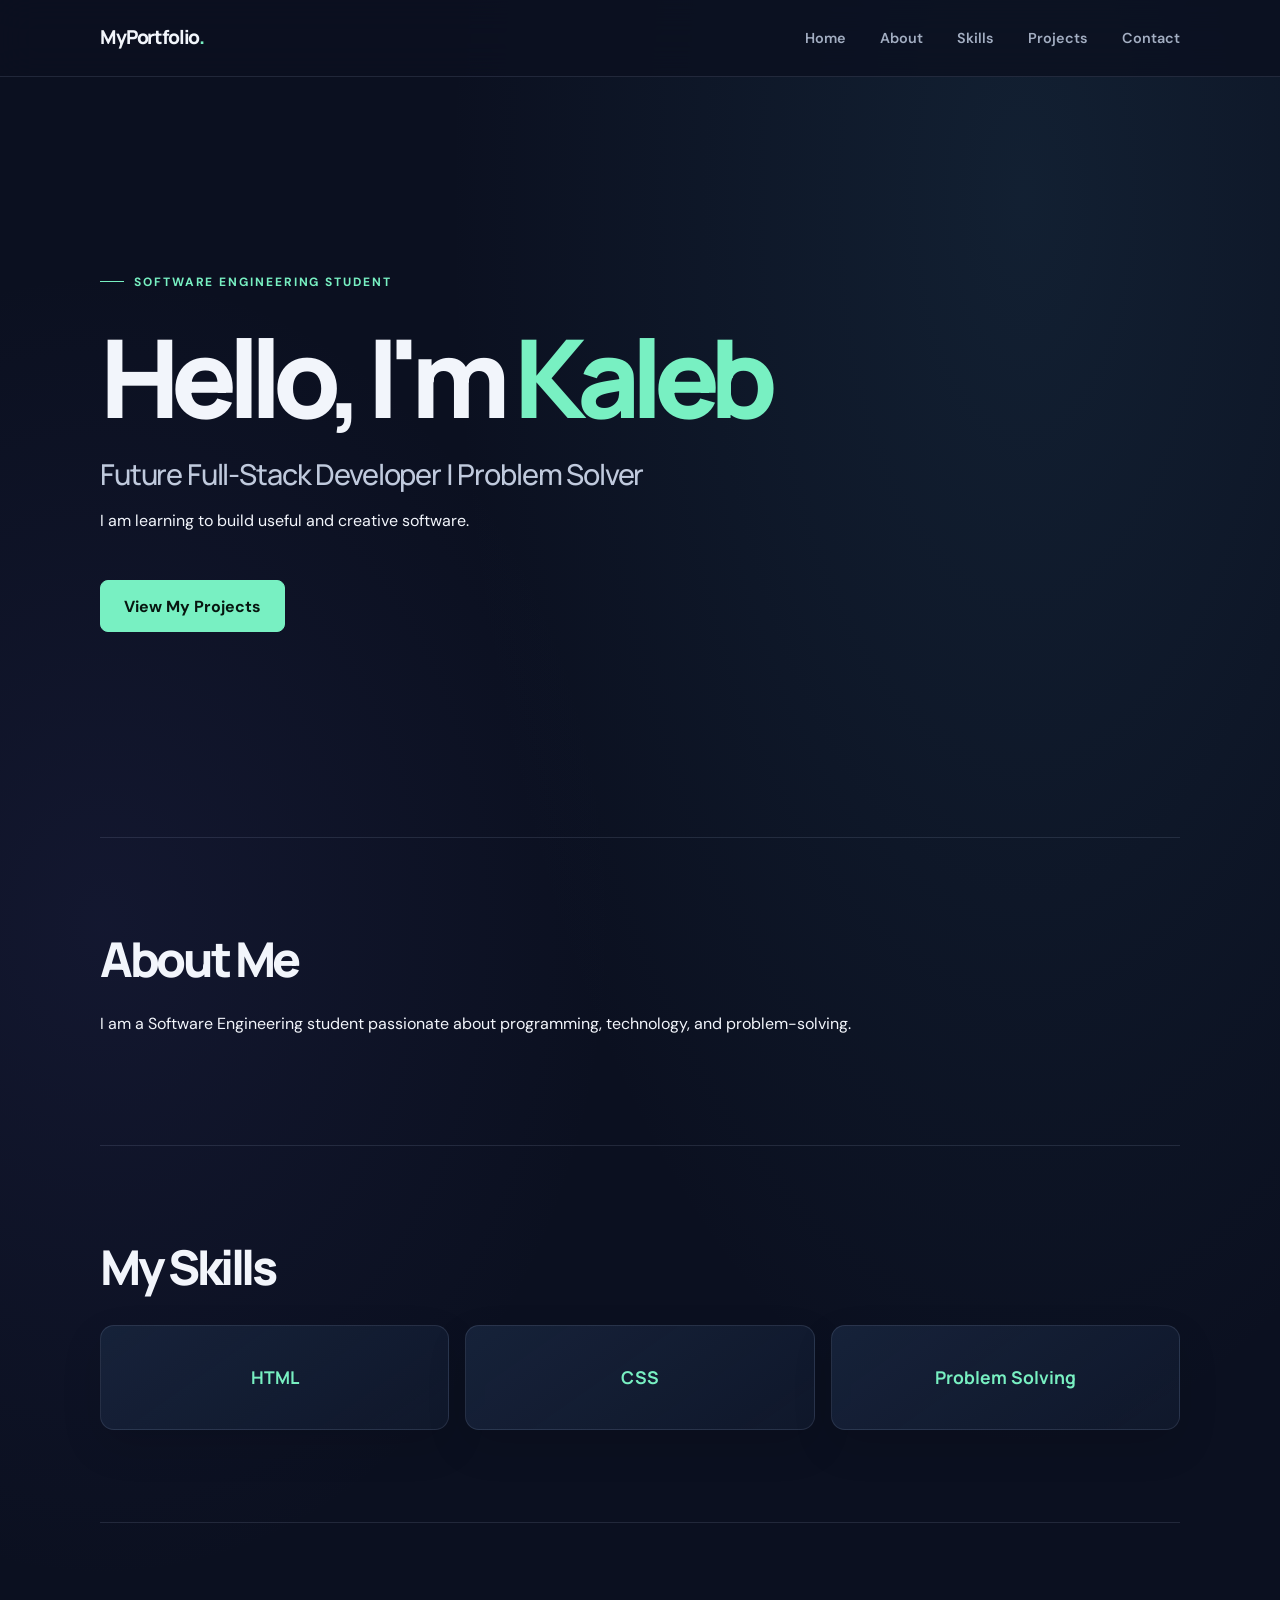
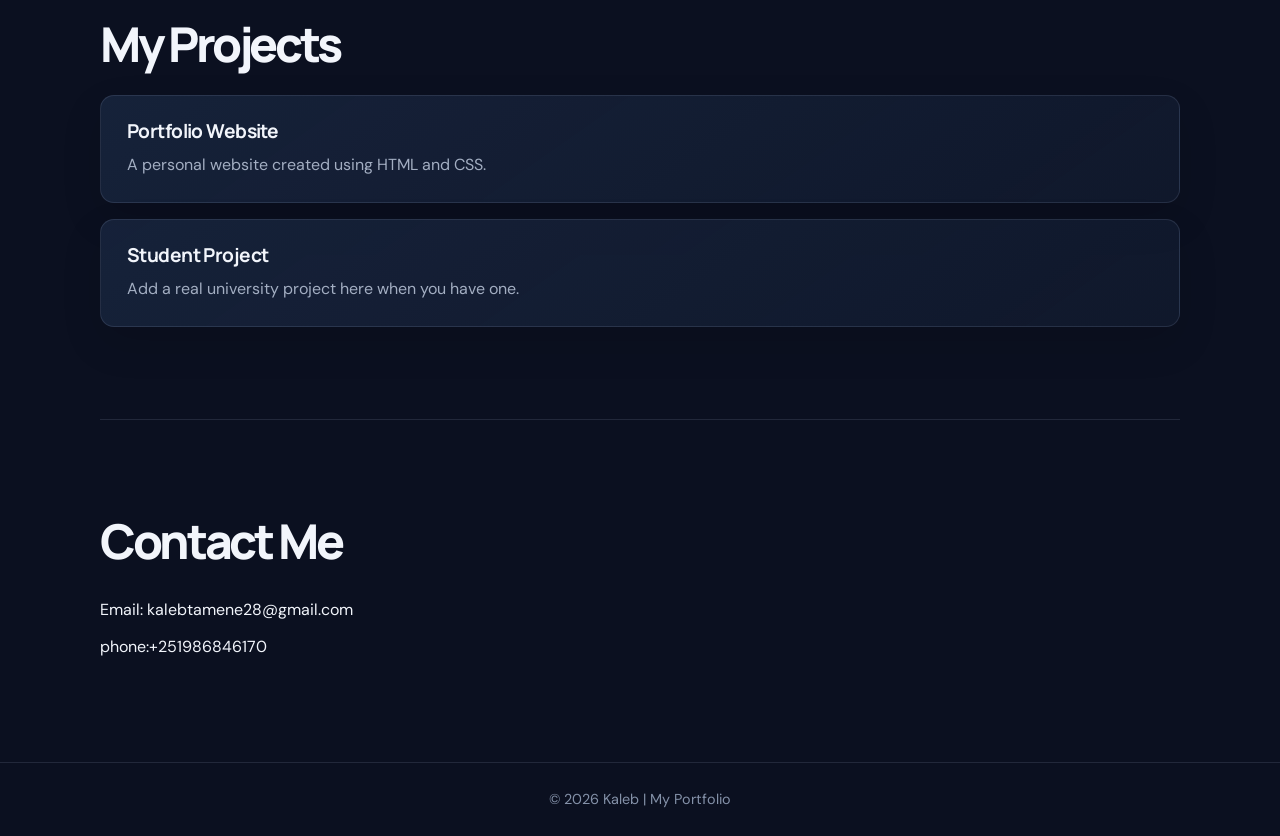
==== first.html @ c2394849 "update my profile" ====
<!DOCTYPE html>
<html lang="en">
<head>
  <meta charset="UTF-8">
  <meta name="viewport" content="width=device-width, initial-scale=1.0">
  <title>My Portfolio</title>
  <link rel="stylesheet" href="style.css">
</head>
<body>
  <header>
    <nav>
      <h2>MyPortfolio</h2>
      <div class="links">
        <a href="#home">Home</a>
        <a href="#about">About</a>
        <a href="#skills">Skills</a>
        <a href="#projects">Projects</a>
        <a href="#contact">Contact</a>
      </div>
    </nav>
  </header>

  <section id="home" class="hero">
    <p class="tag">SOFTWARE ENGINEERING STUDENT</p>
    <h1>Hello, I'm <span>Kaleb</span></h1>
    <h3>Future Full-Stack Developer | Problem Solver</h3>
    <p>I am learning to build useful and creative software.</p>
    <a class="btn" href="#projects">View My Projects</a>
  </section>

  <section id="about">
    <h2>About Me</h2>
    <p>I am a Software Engineering student passionate
       about programming, technology, and problem-solving.</p>
  </section>

  <section id="skills">
    <h2>My Skills</h2>
    <div class="cards">
      <div class="card">HTML</div>
      <div class="card">CSS</div>
      <div class="card">Problem Solving</div>
    </div>
  </section>

  <section id="projects">
    <h2>My Projects</h2>
    <div class="card">
      <h3>Portfolio Website</h3>
      <p>A personal website created using HTML and CSS.</p>
    </div>
    <div class="card">
      <h3>Student Project</h3>
      <p>Add a real university project here when you have one.</p>
    </div>
  </section>

  <section id="contact">
    <h2>Contact Me</h2>
    <p>Email: kalebtamene28@gmail.com</p>
    <p>phone:+251986846170</p>
  </section>

  <footer>
    <p>&copy; 2026 Kaleb | My Portfolio</p>
  </footer>

  <script src="script.js"></script>
</body>
</html>
---- style.css ----
@import url("https://fonts.googleapis.com/css2?family=DM+Sans:wght@400;500;600;700&family=Manrope:wght@400;500;600;700;800&display=swap");

:root {
  color-scheme: dark;
  --page: #0b1020;
  --surface: #111a2e;
  --surface-light: #17233b;
  --text: #f2f5fb;
  --muted: #a3aec2;
  --accent: #78f0c2;
  --accent-strong: #3dd6a0;
  --line: rgba(195, 212, 240, 0.12);
  --content-width: 1080px;
}

* {
  box-sizing: border-box;
}

html {
  scroll-behavior: smooth;
  scroll-padding-top: 96px;
}

body {
  min-width: 320px;
  margin: 0;
  background:
    radial-gradient(ellipse at 80% 8%, rgba(55, 115, 145, 0.16), transparent 36rem),
    radial-gradient(ellipse at 8% 38%, rgba(76, 75, 160, 0.12), transparent 32rem),
    var(--page);
  color: var(--text);
  font-family: "DM Sans", sans-serif;
  font-size: 16px;
  line-height: 1.7;
  -webkit-font-smoothing: antialiased;
}

::selection {
  background: var(--accent);
  color: var(--page);
}

a {
  color: inherit;
}

header {
  position: sticky;
  z-index: 10;
  top: 0;
  border-bottom: 1px solid var(--line);
  background: rgba(11, 16, 32, 0.82);
  backdrop-filter: blur(18px);
}

nav {
  display: flex;
  width: min(var(--content-width), calc(100% - 48px));
  min-height: 76px;
  align-items: center;
  justify-content: space-between;
  margin: 0 auto;
}

nav h2 {
  margin: 0;
  color: var(--text);
  font-family: "Manrope", sans-serif;
  font-size: 1.2rem;
  font-weight: 800;
  letter-spacing: -0.06em;
}

nav h2::after {
  color: var(--accent);
  content: ".";
}

.links {
  display: flex;
  align-items: center;
  gap: clamp(16px, 3vw, 34px);
}

.links a {
  color: var(--muted);
  font-size: 0.9rem;
  font-weight: 600;
  text-decoration: none;
  transition: color 180ms ease;
}

.links a:hover,
.links a:focus-visible {
  color: var(--accent);
}

section {
  width: min(var(--content-width), calc(100% - 48px));
  margin: 0 auto;
  padding: 92px 0;
}

.hero {
  display: flex;
  min-height: min(760px, calc(100svh - 76px));
  flex-direction: column;
  align-items: flex-start;
  justify-content: center;
  padding-top: 100px;
  padding-bottom: 110px;
}

.tag {
  display: inline-flex;
  align-items: center;
  gap: 10px;
  margin: 0 0 20px;
  color: var(--accent);
  font-size: 0.75rem;
  font-weight: 700;
  letter-spacing: 0.16em;
}

.tag::before {
  width: 24px;
  height: 1px;
  background: currentColor;
  content: "";
}

h1,
h2,
h3,
h4 {
  color: var(--text);
  font-family: "Manrope", sans-serif;
  line-height: 1.2;
}

.hero h1 {
  margin: 0;
  font-size: clamp(3.5rem, 9vw, 6.8rem);
  font-weight: 800;
  letter-spacing: -0.085em;
}

.hero h1 span {
  color: var(--accent);
}

.hero h3 {
  margin: 14px 0 0;
  color: #c0cadd;
  font-size: clamp(1.25rem, 3vw, 1.8rem);
  font-weight: 500;
  letter-spacing: -0.04em;
}

.about-intro,
.about-description {
  max-width: 650px;
  color: var(--muted);
  font-size: 1.04rem;
}

.hero .about-intro {
  margin: 28px 0 0;
  color: #d3dbea;
  font-size: clamp(1.05rem, 2vw, 1.2rem);
}

.hero .about-intro + .about-intro {
  display: none;
}

.hero .about-description {
  margin: 12px 0 0;
}

.btn {
  display: inline-flex;
  min-height: 52px;
  align-items: center;
  justify-content: center;
  margin-top: 30px;
  padding: 0 23px;
  border: 1px solid var(--accent);
  border-radius: 8px;
  background: var(--accent);
  color: #071610;
  font-weight: 700;
  text-decoration: none;
  transition: background 180ms ease, color 180ms ease, transform 180ms ease;
}

.btn:hover {
  transform: translateY(-3px);
  background: transparent;
  color: var(--accent);
}

#about,
#skills,
#projects,
#contact {
  border-top: 1px solid var(--line);
}

section > h2,
#projects > h3 {
  margin: 0 0 22px;
  font-size: clamp(2rem, 5vw, 3rem);
  font-weight: 800;
  letter-spacing: -0.07em;
}

#about .about-intro {
  margin: 0 0 12px;
  color: #d3dbea;
  font-size: 1.2rem;
}

#about .about-description {
  margin: 0;
}

.cards {
  display: grid;
  grid-template-columns: repeat(auto-fit, minmax(150px, 1fr));
  gap: 16px;
  margin-top: 30px;
}

.card {
  border: 1px solid var(--line);
  border-radius: 14px;
  background: linear-gradient(145deg, rgba(23, 35, 59, 0.94), rgba(17, 26, 46, 0.8));
  box-shadow: 0 16px 40px rgba(0, 0, 0, 0.12);
}

.cards .card {
  display: grid;
  min-height: 105px;
  place-items: center;
  color: var(--accent);
  font-family: "Manrope", sans-serif;
  font-size: 1.1rem;
  font-weight: 700;
  transition: border-color 180ms ease, transform 180ms ease;
}

.cards .card:hover,
#projects .card:hover {
  transform: translateY(-4px);
  border-color: rgba(120, 240, 194, 0.45);
}

#projects .card {
  margin-top: 16px;
  padding: 24px 26px;
  transition: border-color 180ms ease, transform 180ms ease;
}

#projects .card h3,
#projects .card h4 {
  margin: 0;
  font-size: 1.2rem;
  letter-spacing: -0.03em;
}

#projects .card p {
  margin: 8px 0 0;
  color: var(--muted);
}

#contact p {
  margin: 10px 0;
  color: var(--muted);
}

#contact p:first-of-type {
  margin-top: 26px;
}

#contact p::first-line {
  color: var(--text);
}

footer {
  padding: 24px;
  border-top: 1px solid var(--line);
  color: #8491a8;
  text-align: center;
}

footer p {
  margin: 0;
  font-size: 0.9rem;
}

:focus-visible {
  outline: 2px solid var(--accent);
  outline-offset: 4px;
}

@media (max-width: 640px) {
  nav {
    width: calc(100% - 32px);
    min-height: auto;
    flex-direction: column;
    align-items: flex-start;
    gap: 8px;
    padding: 14px 0 12px;
  }

  nav h2 {
    font-size: 1.1rem;
  }

  .links {
    width: 100%;
    gap: clamp(14px, 5vw, 24px);
    overflow-x: auto;
    padding: 3px 0;
    scrollbar-width: none;
  }

  .links::-webkit-scrollbar {
    display: none;
  }

  .links a {
    flex: 0 0 auto;
    font-size: 0.82rem;
  }

  section {
    width: calc(100% - 36px);
    padding: 68px 0;
  }

  .hero {
    min-height: 0;
    padding-top: 96px;
    padding-bottom: 82px;
  }

  .hero h1 {
    font-size: clamp(3.2rem, 17vw, 5rem);
  }

  .about-intro,
  .about-description {
    font-size: 0.98rem;
  }

  .cards {
    grid-template-columns: repeat(2, minmax(0, 1fr));
    gap: 12px;
  }

  #projects .card {
    padding: 20px;
  }
}

@media (prefers-reduced-motion: reduce) {
  *,
  *::before,
  *::after {
    scroll-behavior: auto !important;
    transition-duration: 0.01ms !important;
  }
}
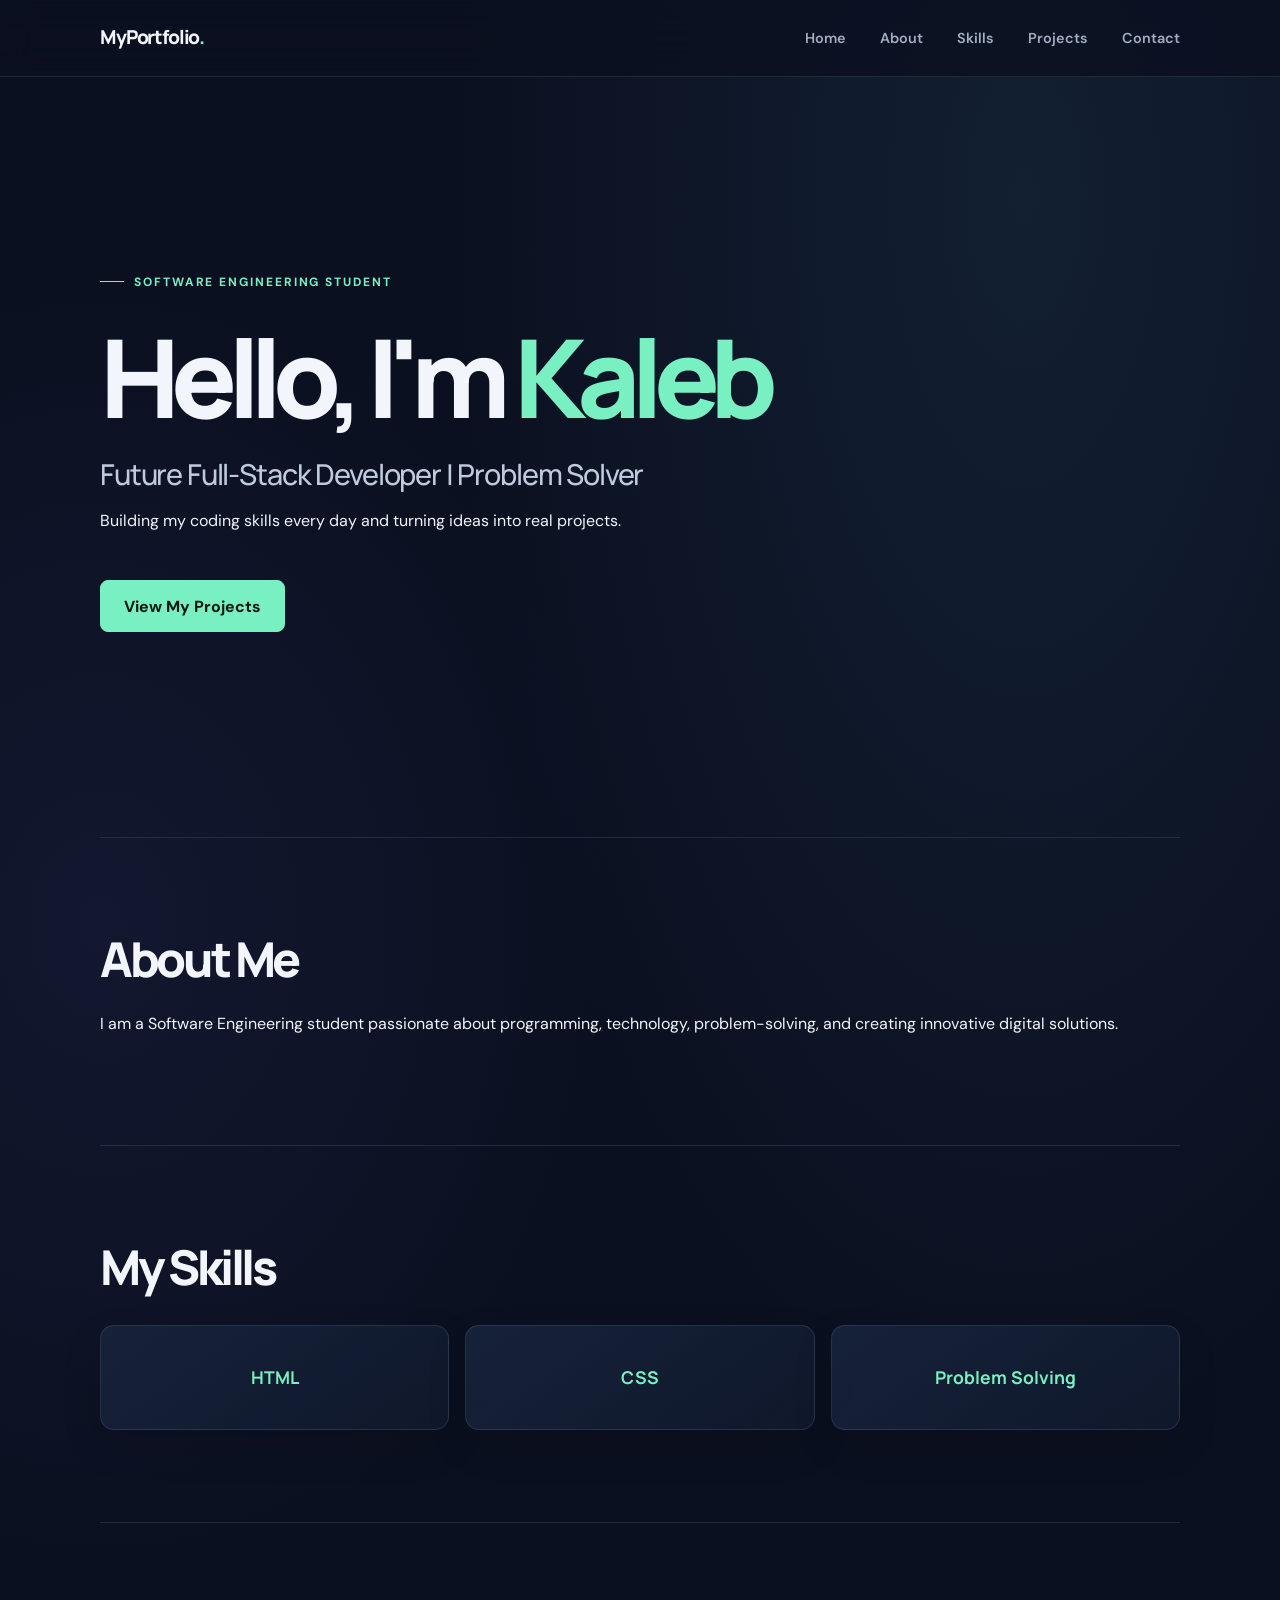
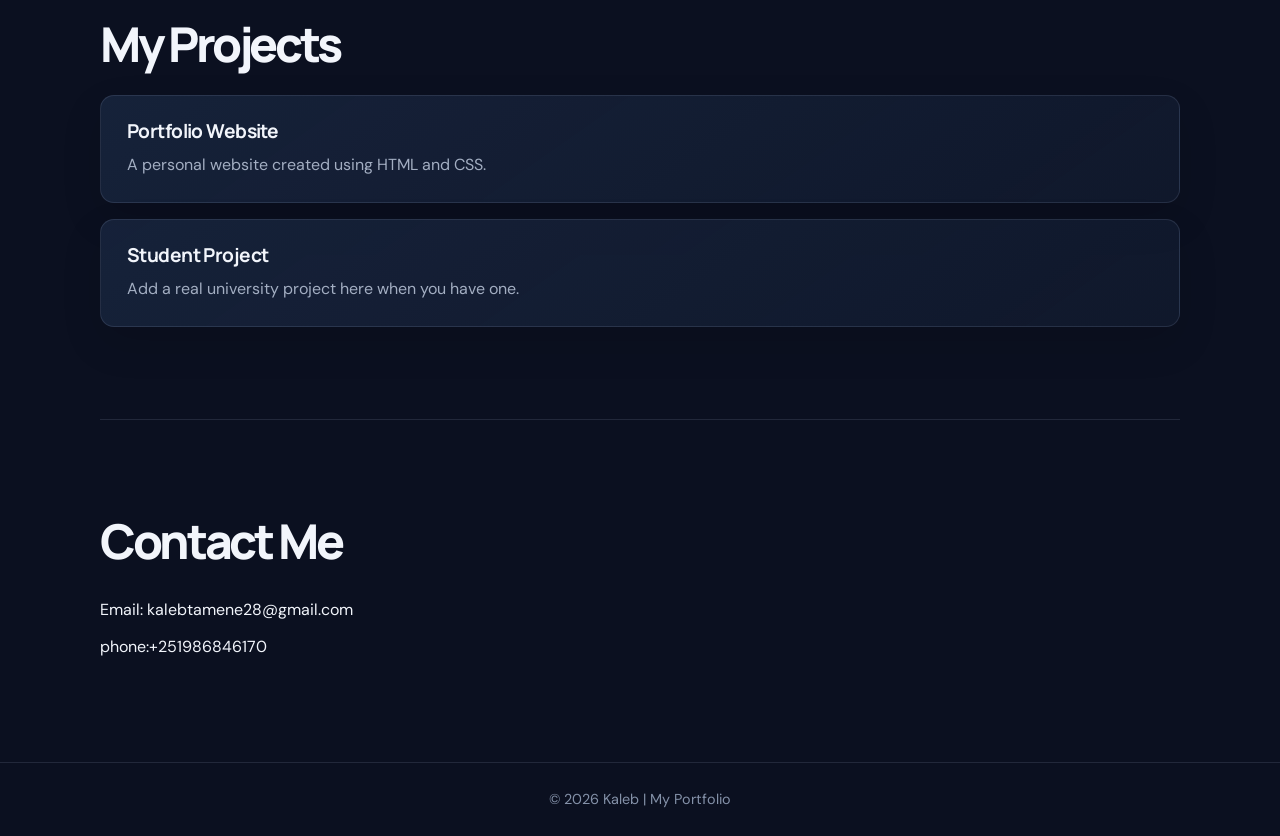
==== commit abc5c822: "Improve about section" ====
--- a/first.html
+++ b/first.html
@@ -25,14 +25,13 @@
     <p class="tag">SOFTWARE ENGINEERING STUDENT</p>
     <h1>Hello, I'm <span>Kaleb</span></h1>
     <h3>Future Full-Stack Developer | Problem Solver</h3>
-    <p>I am learning to build useful and creative software.</p>
+  <p>Building my coding skills every day and turning ideas into real projects.</p>
     <a class="btn" href="#projects">View My Projects</a>
   </section>
 
   <section id="about">
     <h2>About Me</h2>
-    <p>I am a Software Engineering student passionate
-       about programming, technology, and problem-solving.</p>
+    <p>I am a Software Engineering student passionate about programming, technology, problem-solving, and creating innovative digital solutions.</p>
   </section>
 
   <section id="skills">
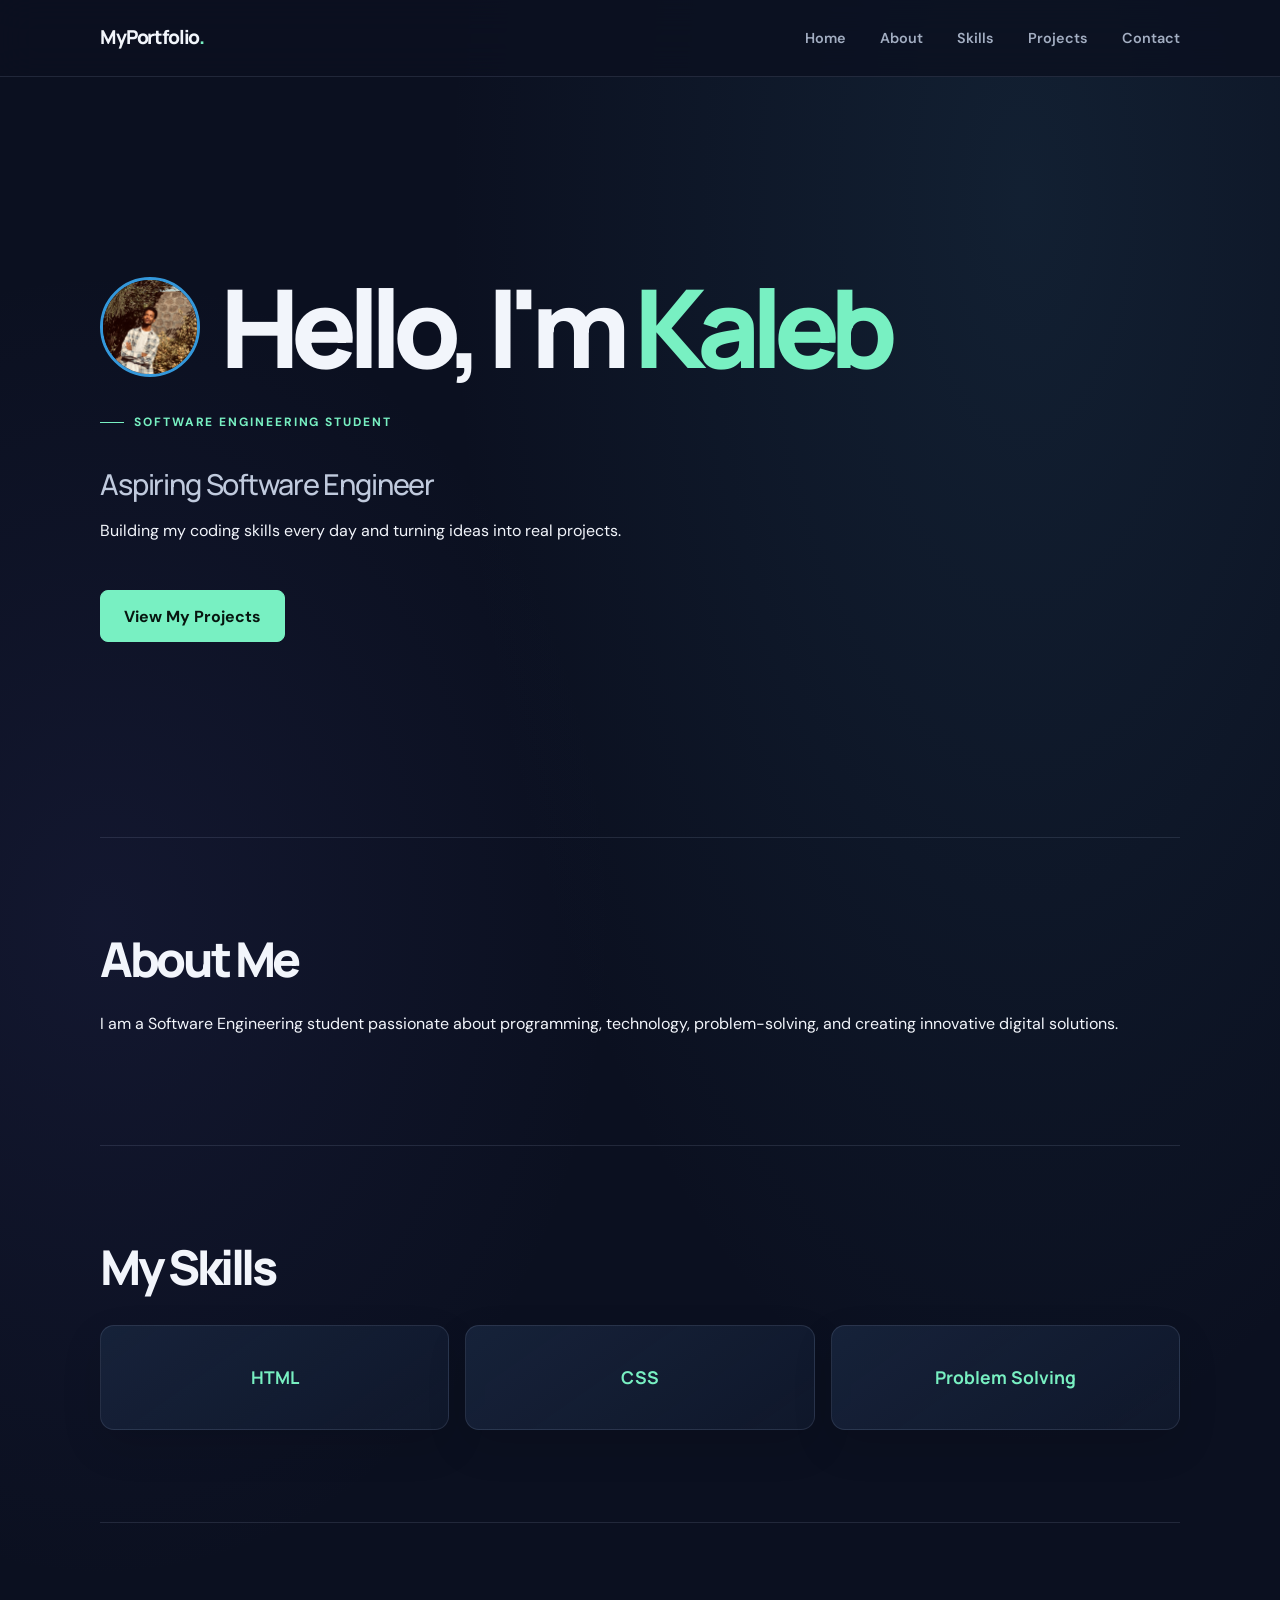
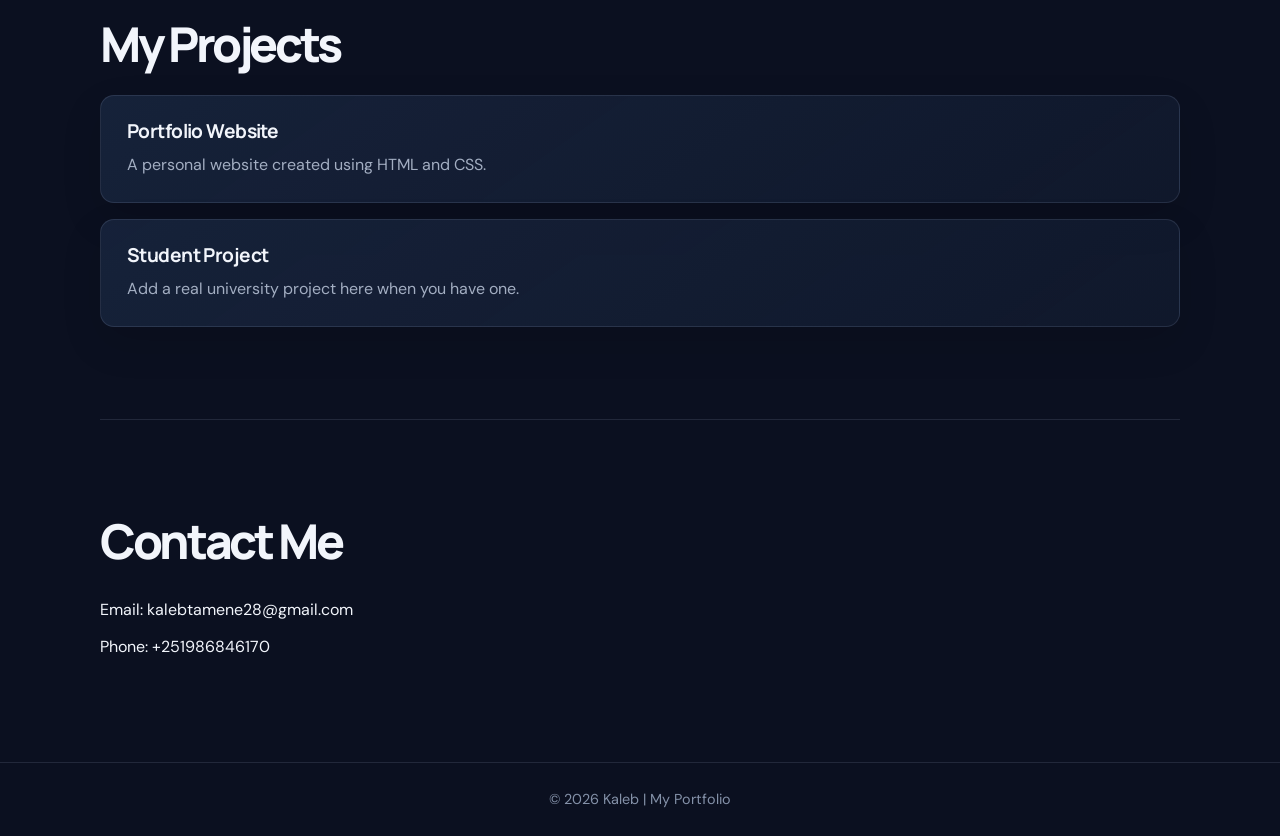
==== commit 0efb57cc: "add profile picture" ====
--- a/first.html
+++ b/first.html
@@ -1,4 +1,3 @@
-
 <!DOCTYPE html>
 <html lang="en">
 <head>
@@ -8,6 +7,7 @@
   <link rel="stylesheet" href="style.css">
 </head>
 <body>
+
   <header>
     <nav>
       <h2>MyPortfolio</h2>
@@ -22,16 +22,23 @@
   </header>
 
   <section id="home" class="hero">
-    <p class="tag">SOFTWARE ENGINEERING STUDENT</p>
-    <h1>Hello, I'm <span>Kaleb</span></h1>
-    <h3>Future Full-Stack Developer | Problem Solver</h3>
-  <p>Building my coding skills every day and turning ideas into real projects.</p>
+    <div class="profile-intro">
+      <img src="imgka.webp" alt="Photo of Kaleb" class="profile-pic">
+      <h1>Hello, I'm <span>Kaleb</span></h1>
+    </div>
+      <p class="tag">SOFTWARE ENGINEERING STUDENT</p>
+
+    <h3>Aspiring Software Engineer</h3>
+    <p>Building my coding skills every day and turning ideas into real projects.</p>
     <a class="btn" href="#projects">View My Projects</a>
   </section>
 
   <section id="about">
     <h2>About Me</h2>
-    <p>I am a Software Engineering student passionate about programming, technology, problem-solving, and creating innovative digital solutions.</p>
+    <p>
+      I am a Software Engineering student passionate about programming,
+      technology, problem-solving, and creating innovative digital solutions.
+    </p>
   </section>
 
   <section id="skills">
@@ -58,7 +65,7 @@
   <section id="contact">
     <h2>Contact Me</h2>
     <p>Email: kalebtamene28@gmail.com</p>
-    <p>phone:+251986846170</p>
+    <p>Phone: +251986846170</p>
   </section>
 
   <footer>
@@ -67,4 +74,4 @@
 
   <script src="script.js"></script>
 </body>
-</html>
+</html>
--- a/style.css
+++ b/style.css
@@ -374,3 +374,25 @@
     transition-duration: 0.01ms !important;
   }
 }
+
+/* Profile Picture */
+.profile-intro {
+  display: flex;
+  align-items: center;
+  justify-content: center;
+  gap: 20px;
+  margin-bottom: 20px;
+}
+
+.profile-pic {
+  width: 100px;
+  height: 100px;
+  object-fit: cover;
+  border-radius: 50%;
+  border: 3px solid #3498db;
+  margin: 0;
+}
+
+.profile-intro .tag {
+  margin: 0;
+}
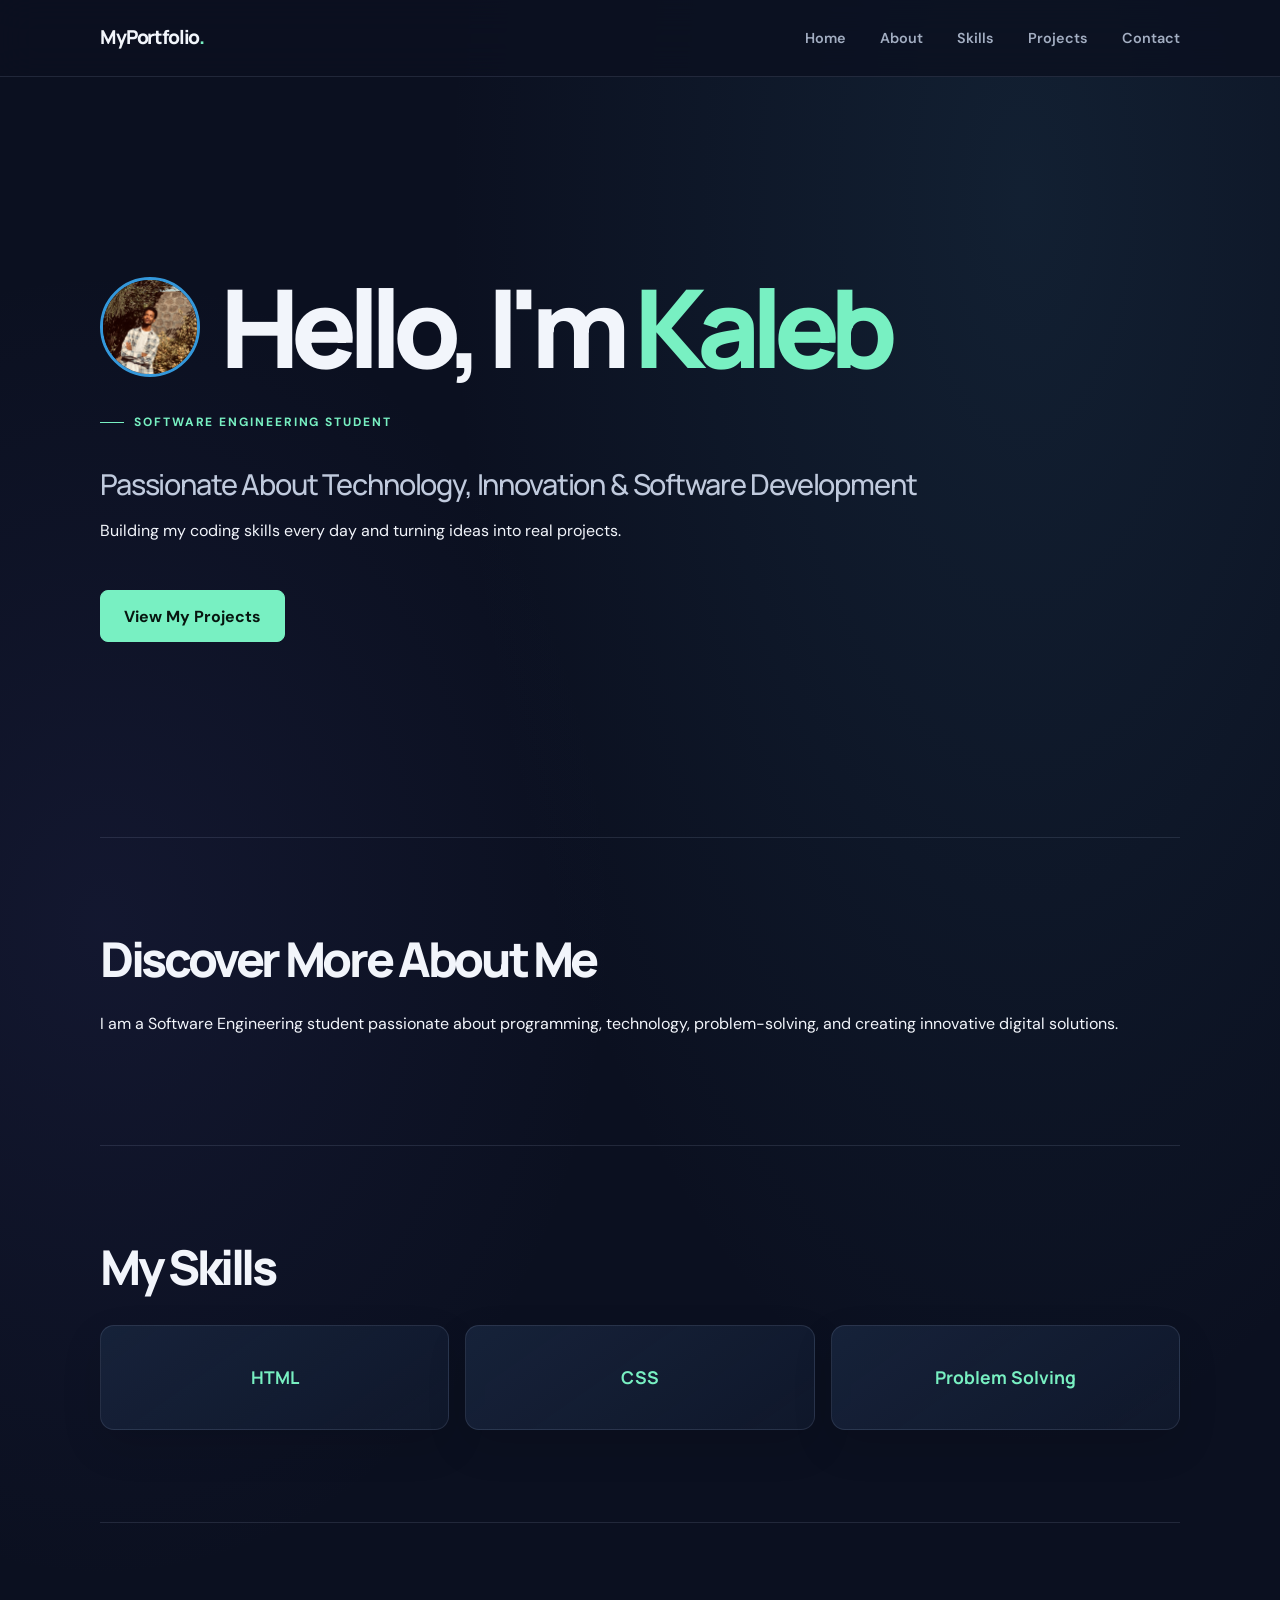
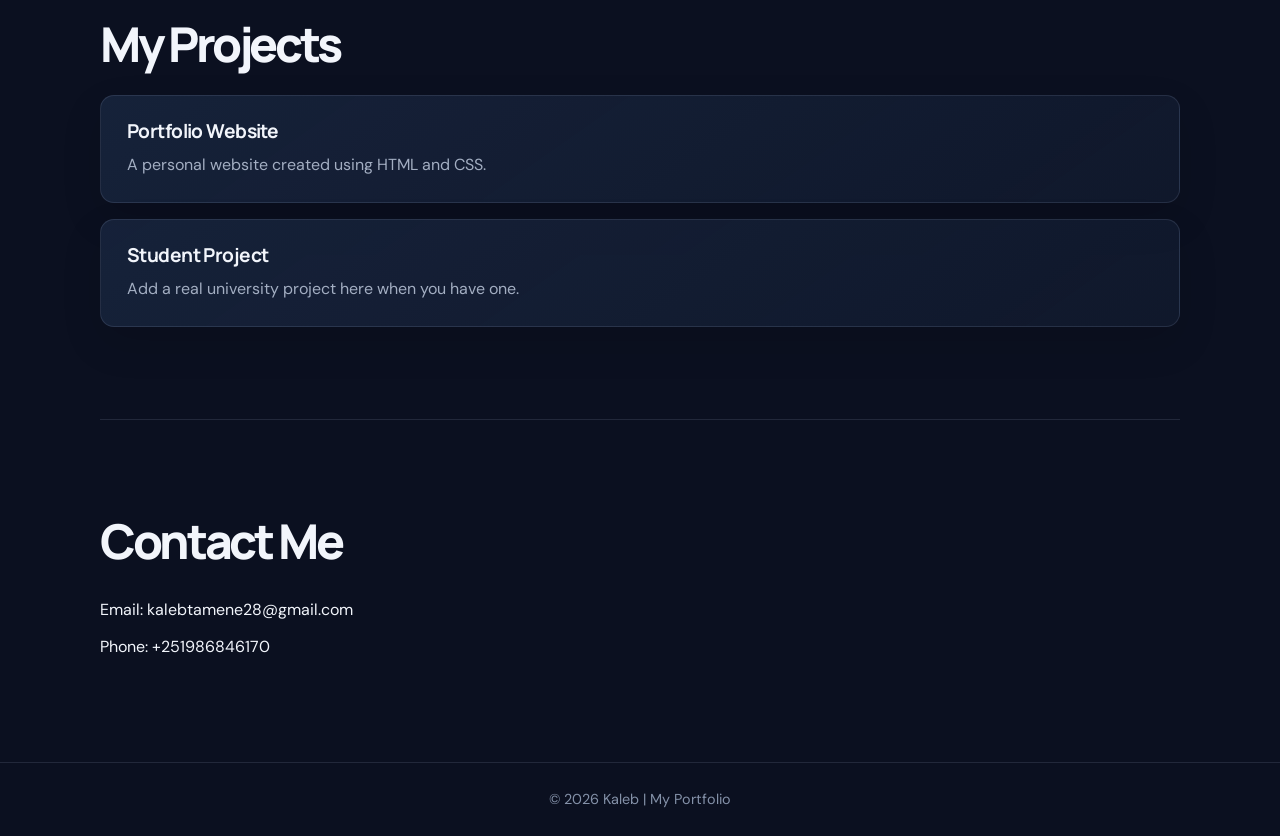
==== commit 2e6182c4: "update profile introduction" ====
--- a/first.html
+++ b/first.html
@@ -28,13 +28,13 @@
     </div>
       <p class="tag">SOFTWARE ENGINEERING STUDENT</p>
 
-    <h3>Aspiring Software Engineer</h3>
+    <h3>Passionate About Technology, Innovation & Software Development</h3>
     <p>Building my coding skills every day and turning ideas into real projects.</p>
     <a class="btn" href="#projects">View My Projects</a>
   </section>
 
   <section id="about">
-    <h2>About Me</h2>
+   <h2>Discover More About Me</h2>
     <p>
       I am a Software Engineering student passionate about programming,
       technology, problem-solving, and creating innovative digital solutions.
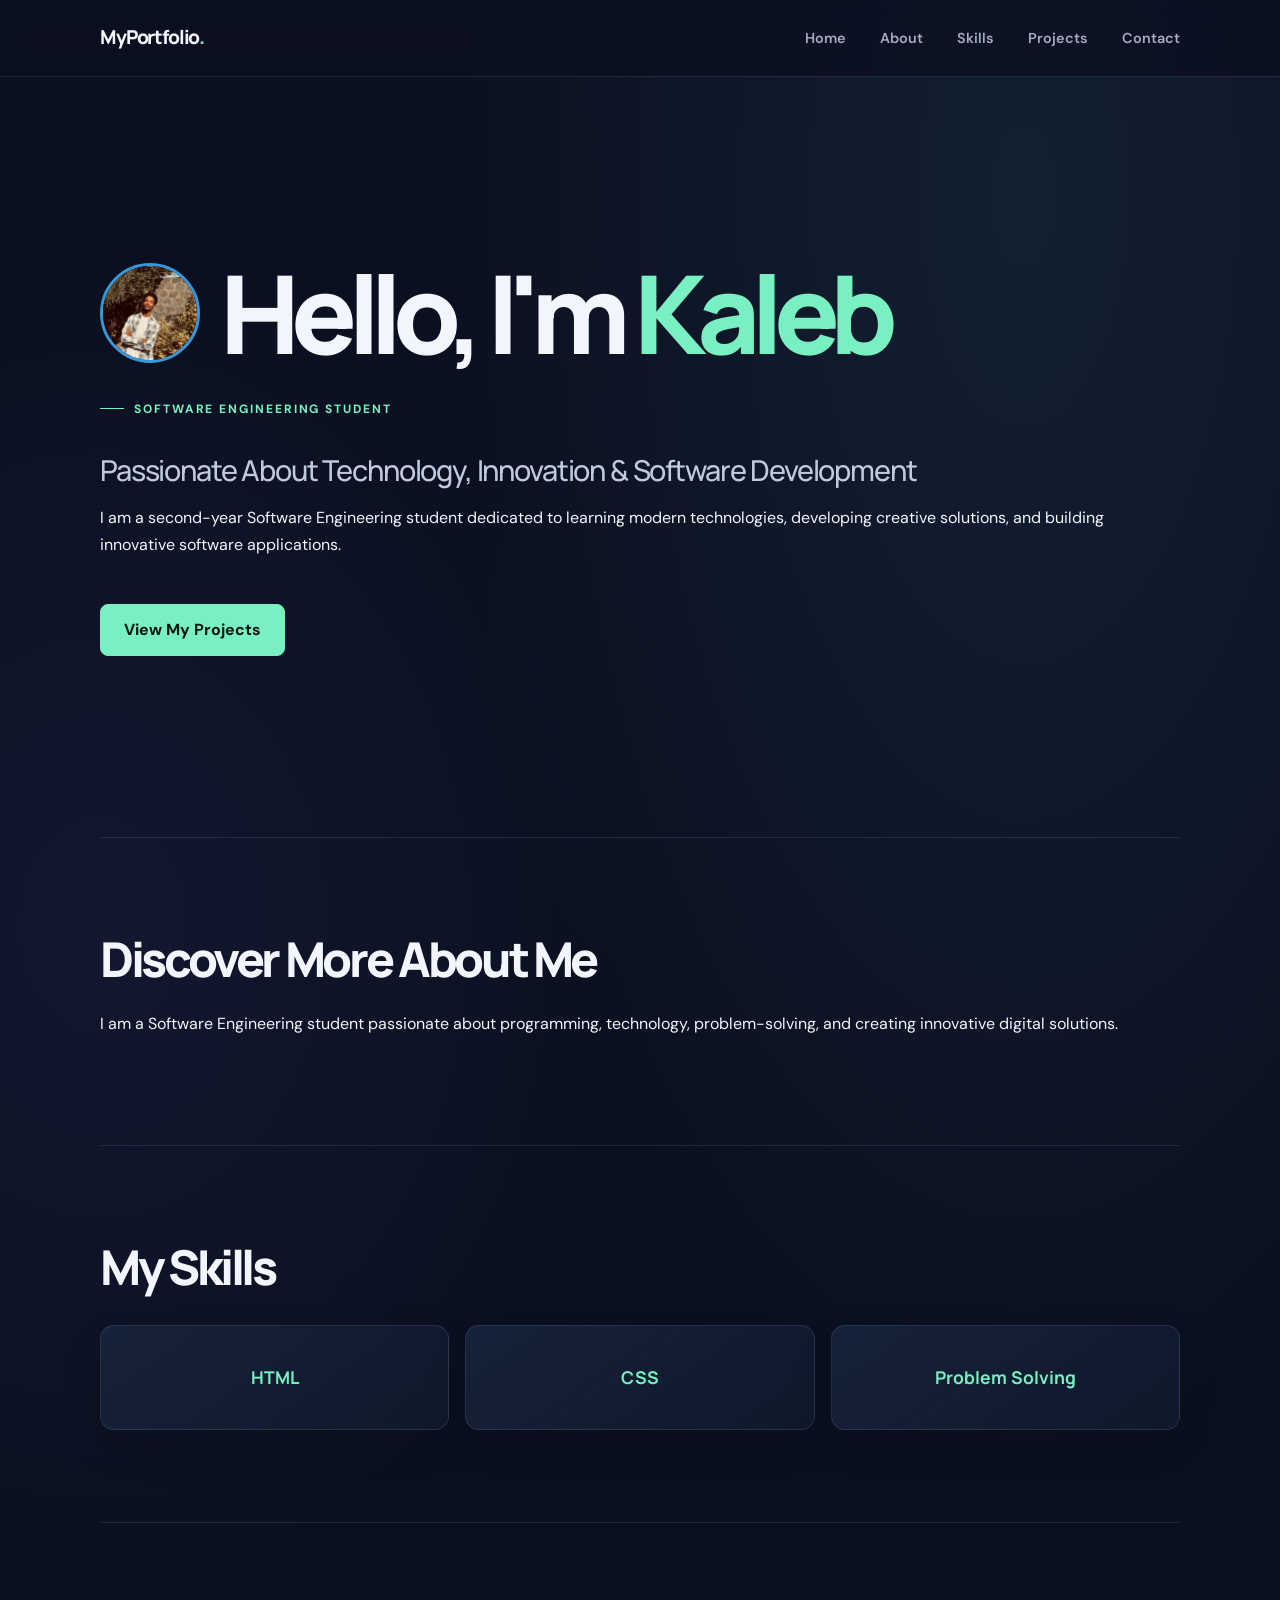
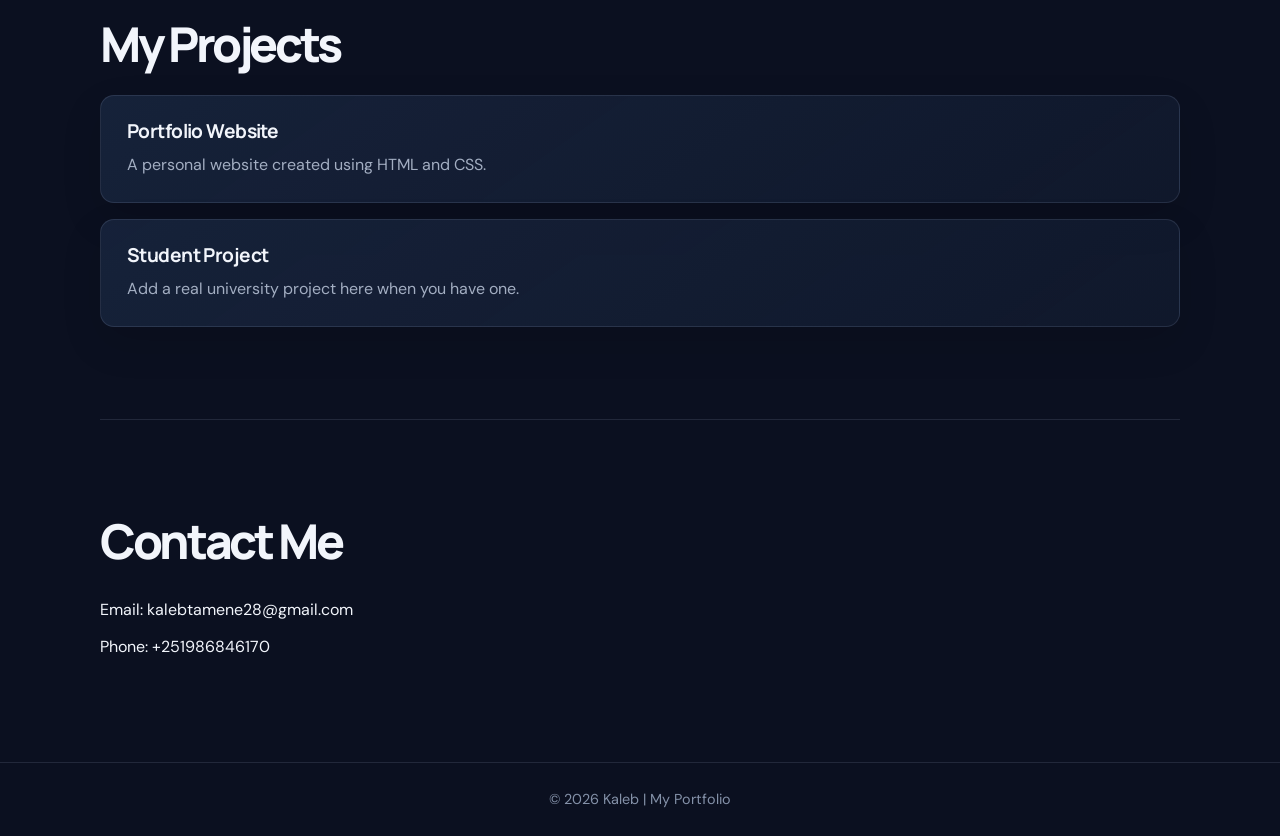
==== commit 430e5e22: "improve introduction" ====
--- a/first.html
+++ b/first.html
@@ -29,7 +29,11 @@
       <p class="tag">SOFTWARE ENGINEERING STUDENT</p>
 
     <h3>Passionate About Technology, Innovation & Software Development</h3>
-    <p>Building my coding skills every day and turning ideas into real projects.</p>
+    <p>
+  I am a second-year Software Engineering student dedicated to learning
+  modern technologies, developing creative solutions, and building
+  innovative software applications.
+</p>
     <a class="btn" href="#projects">View My Projects</a>
   </section>
 
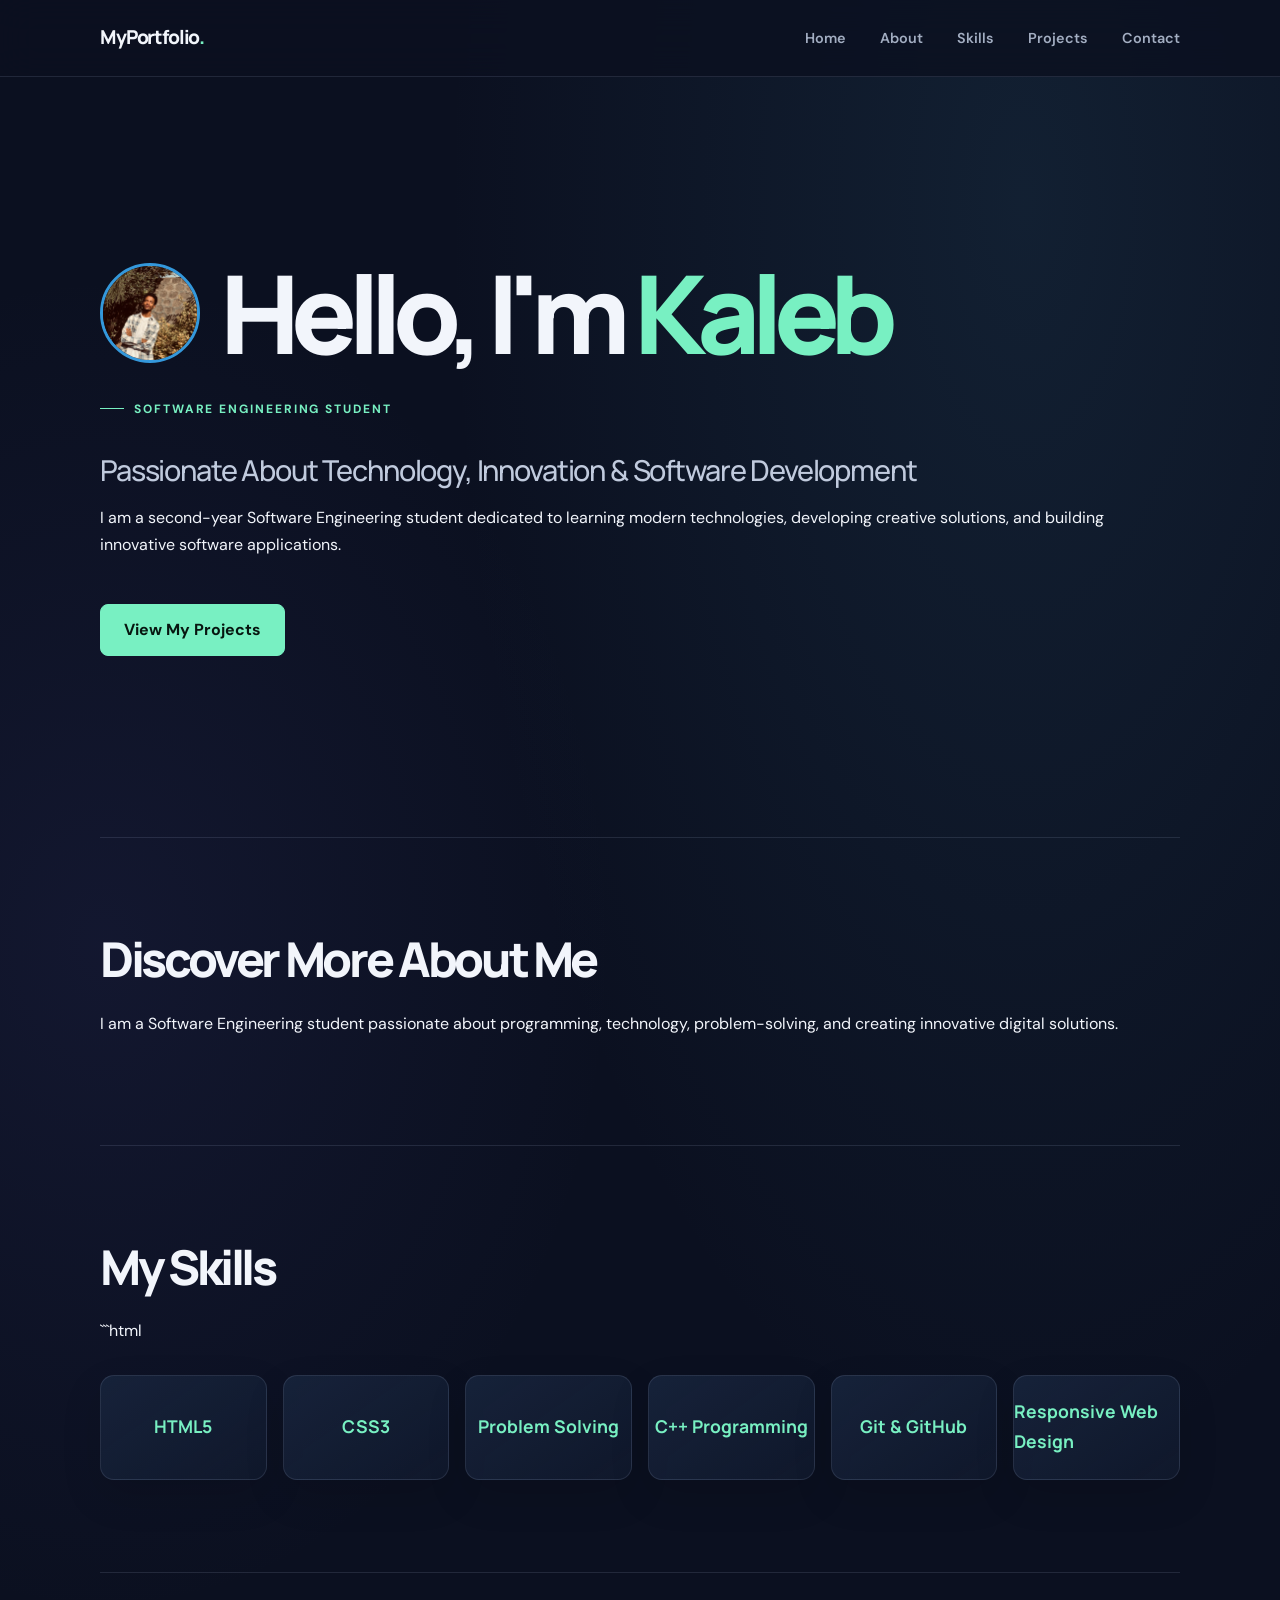
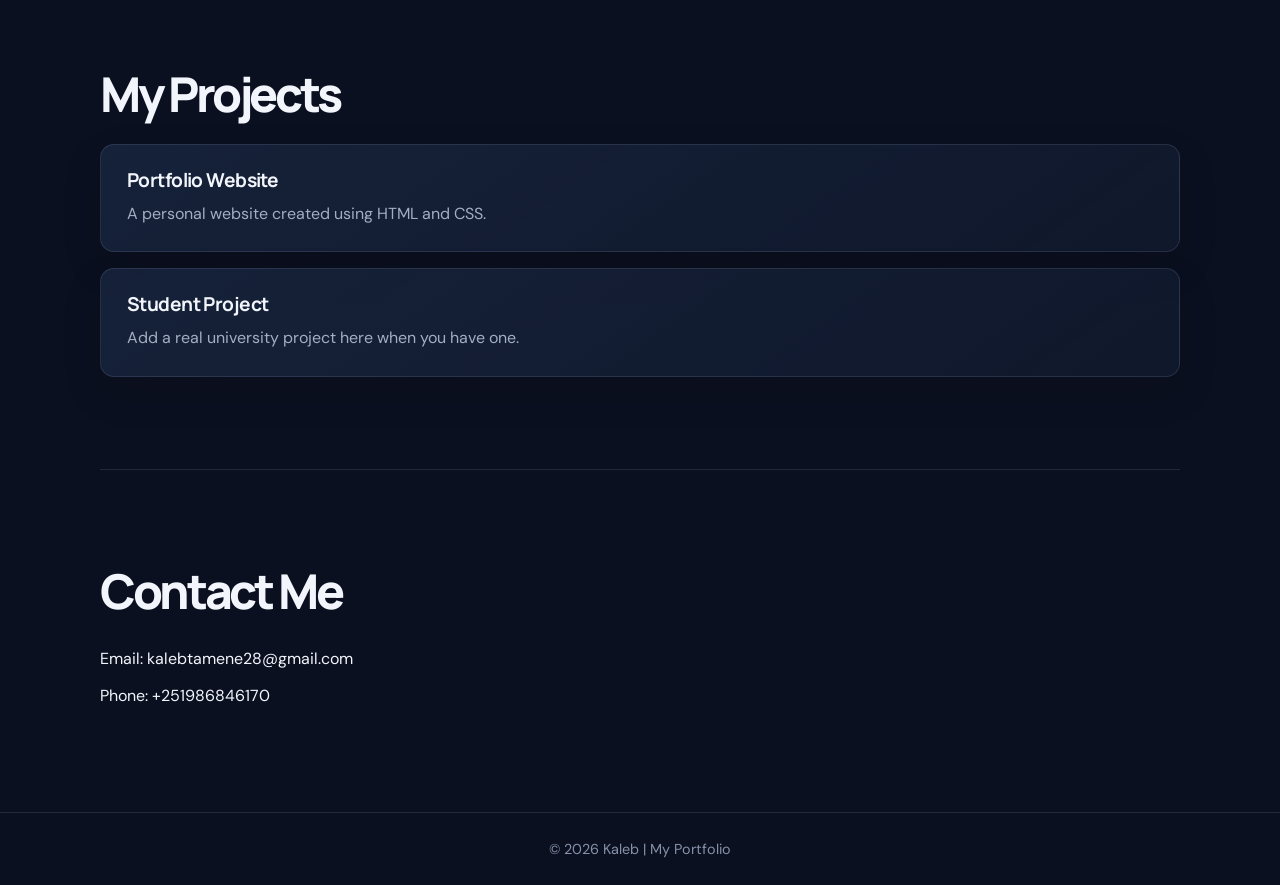
==== commit d0a17bc6: "Expand portfolio skills sectio" ====
--- a/first.html
+++ b/first.html
@@ -47,11 +47,15 @@
 
   <section id="skills">
     <h2>My Skills</h2>
-    <div class="cards">
-      <div class="card">HTML</div>
-      <div class="card">CSS</div>
-      <div class="card">Problem Solving</div>
-    </div>
+    ```html
+<div class="cards">
+  <div class="card">HTML5</div>
+  <div class="card">CSS3</div>
+  <div class="card">Problem Solving</div>
+  <div class="card">C++ Programming</div>
+  <div class="card">Git & GitHub</div>
+  <div class="card">Responsive Web Design</div>
+</div>
   </section>
 
   <section id="projects">
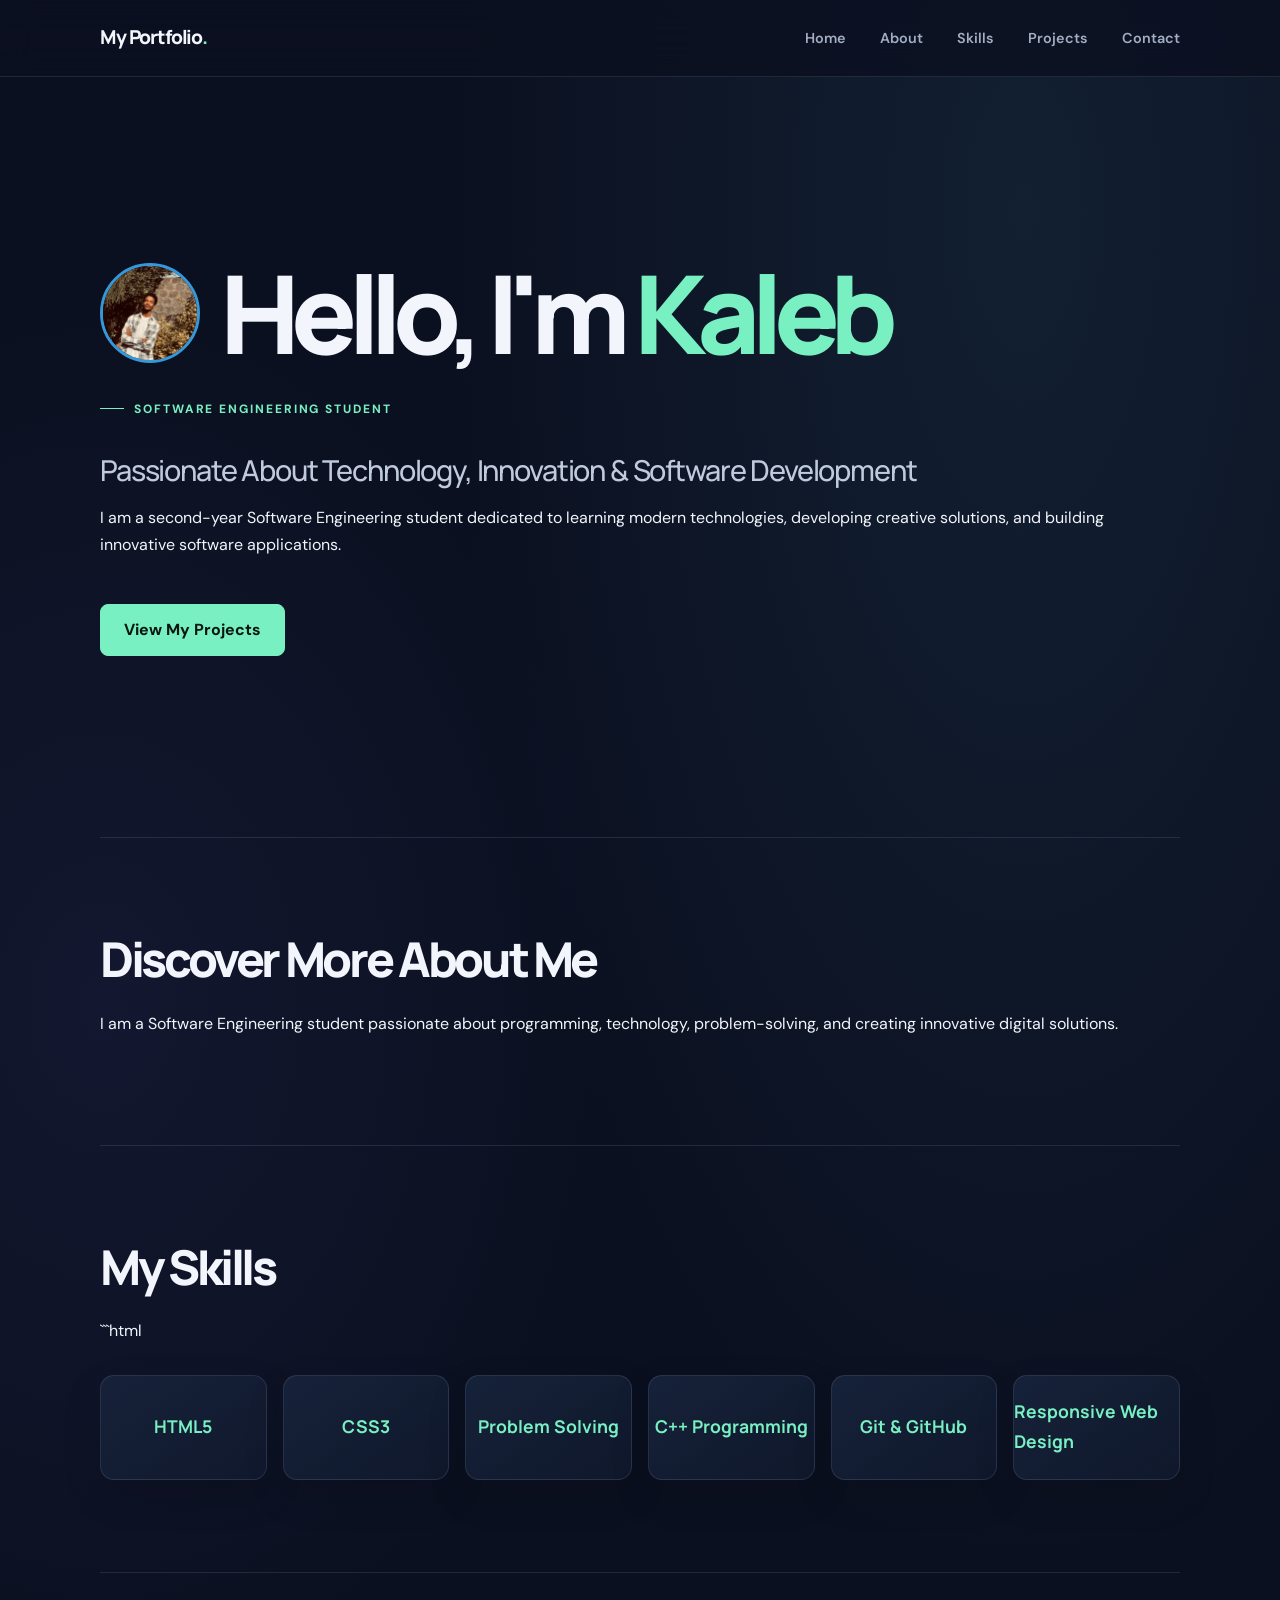
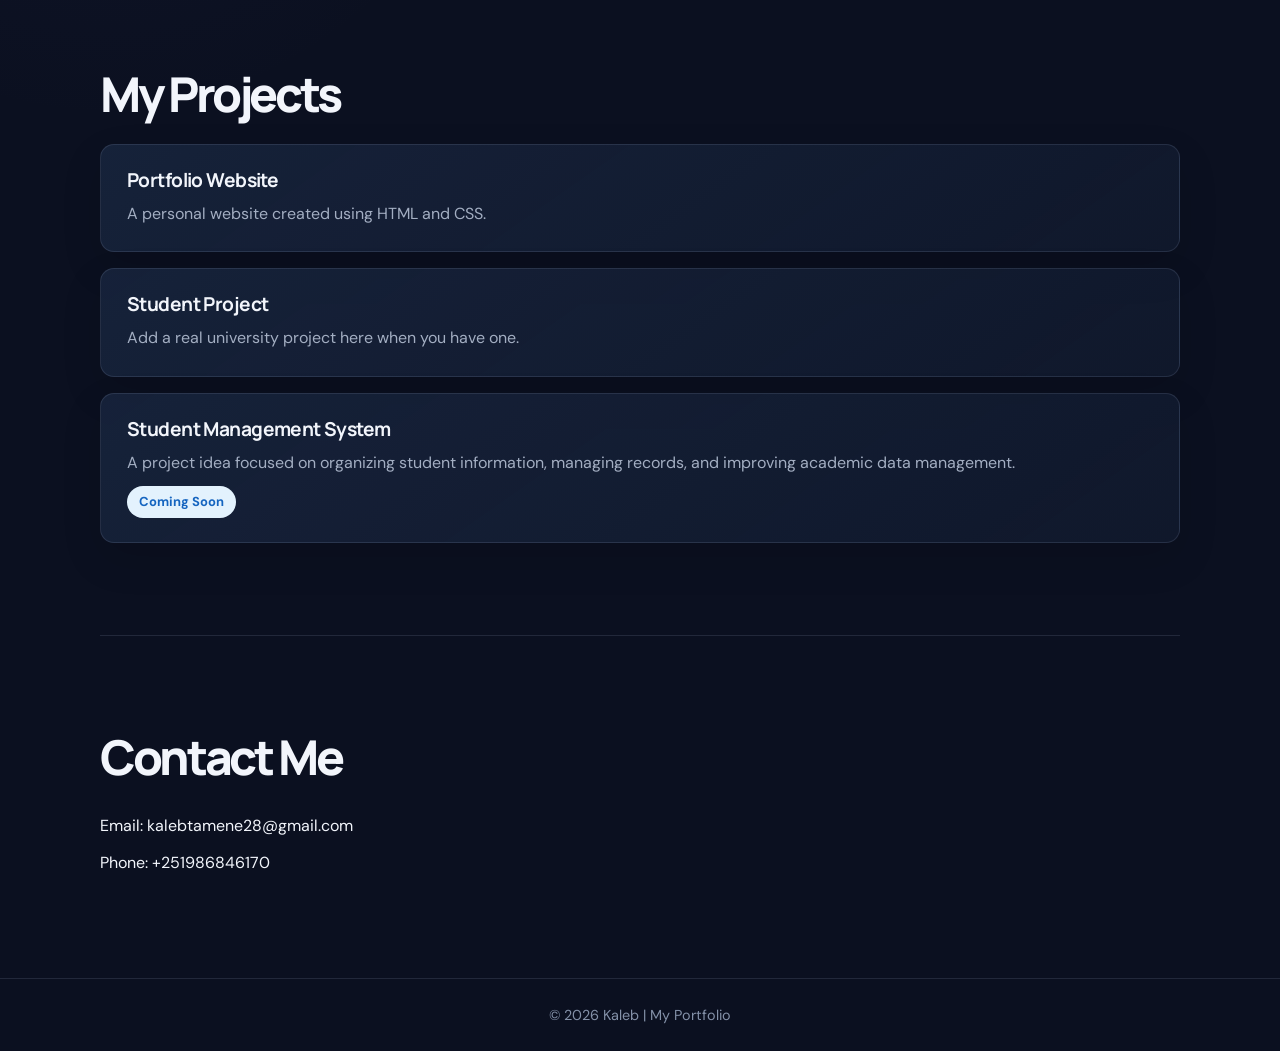
==== commit eccace94: "Add student management project" ====
--- a/first.html
+++ b/first.html
@@ -7,10 +7,10 @@
   <link rel="stylesheet" href="style.css">
 </head>
 <body>
-
-  <header>
-    <nav>
-      <h2>MyPortfolio</h2>
+<header>
+  <nav>
+    <h2>My Portfolio</h2>
+      
       <div class="links">
         <a href="#home">Home</a>
         <a href="#about">About</a>
@@ -19,8 +19,10 @@
         <a href="#contact">Contact</a>
       </div>
     </nav>
-  </header>
+  
 
+</header>
+  
   <section id="home" class="hero">
     <div class="profile-intro">
       <img src="imgka.webp" alt="Photo of Kaleb" class="profile-pic">
@@ -68,6 +70,14 @@
       <h3>Student Project</h3>
       <p>Add a real university project here when you have one.</p>
     </div>
+    <div class="card">
+  <h3>Student Management System</h3>
+  <p>
+    A project idea focused on organizing student information,
+    managing records, and improving academic data management.
+  </p>
+  <span class="project-status">Coming Soon</span>
+</div>
   </section>
 
   <section id="contact">
--- a/style.css
+++ b/style.css
@@ -396,3 +396,13 @@
 .profile-intro .tag {
   margin: 0;
 }
+.project-status {
+  display: inline-block;
+  margin-top: 10px;
+  padding: 5px 12px;
+  background-color: #e3f2fd;
+  color: #1565c0;
+  border-radius: 20px;
+  font-size: 13px;
+  font-weight: bold;
+}
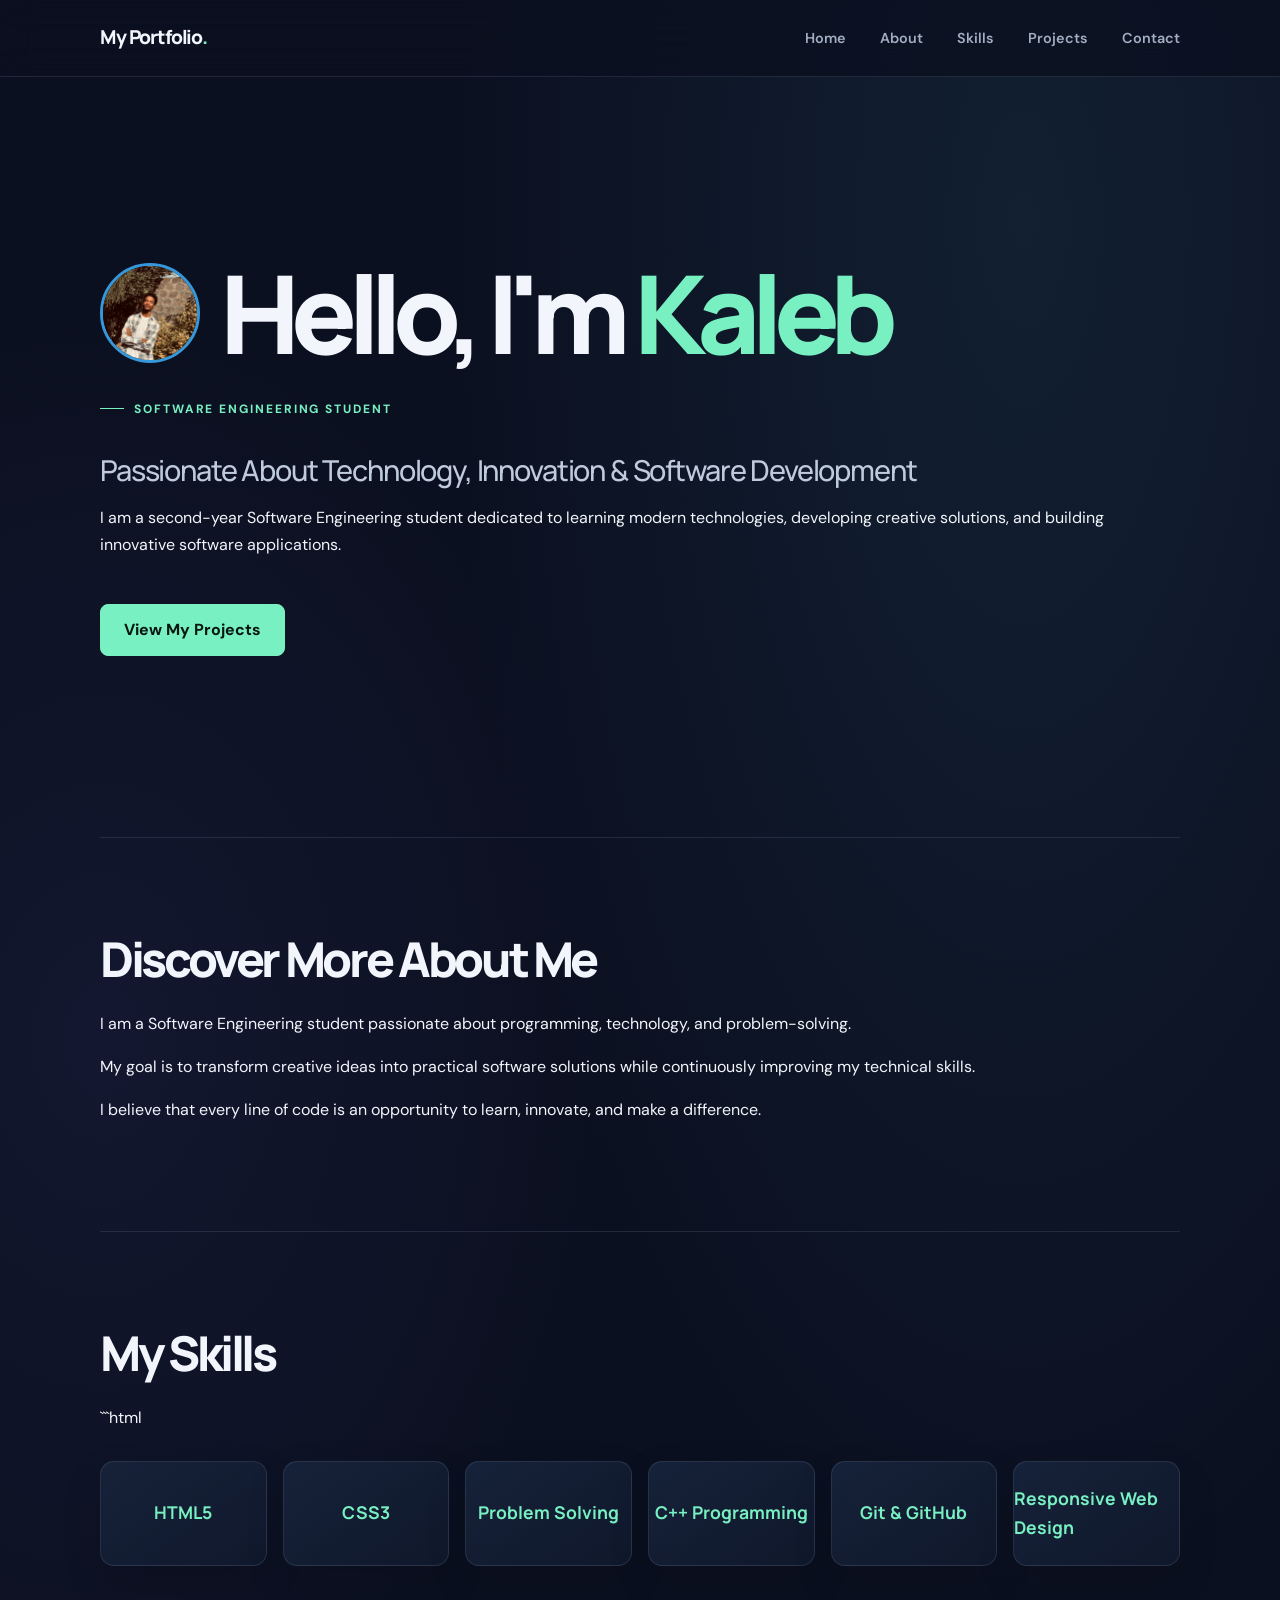
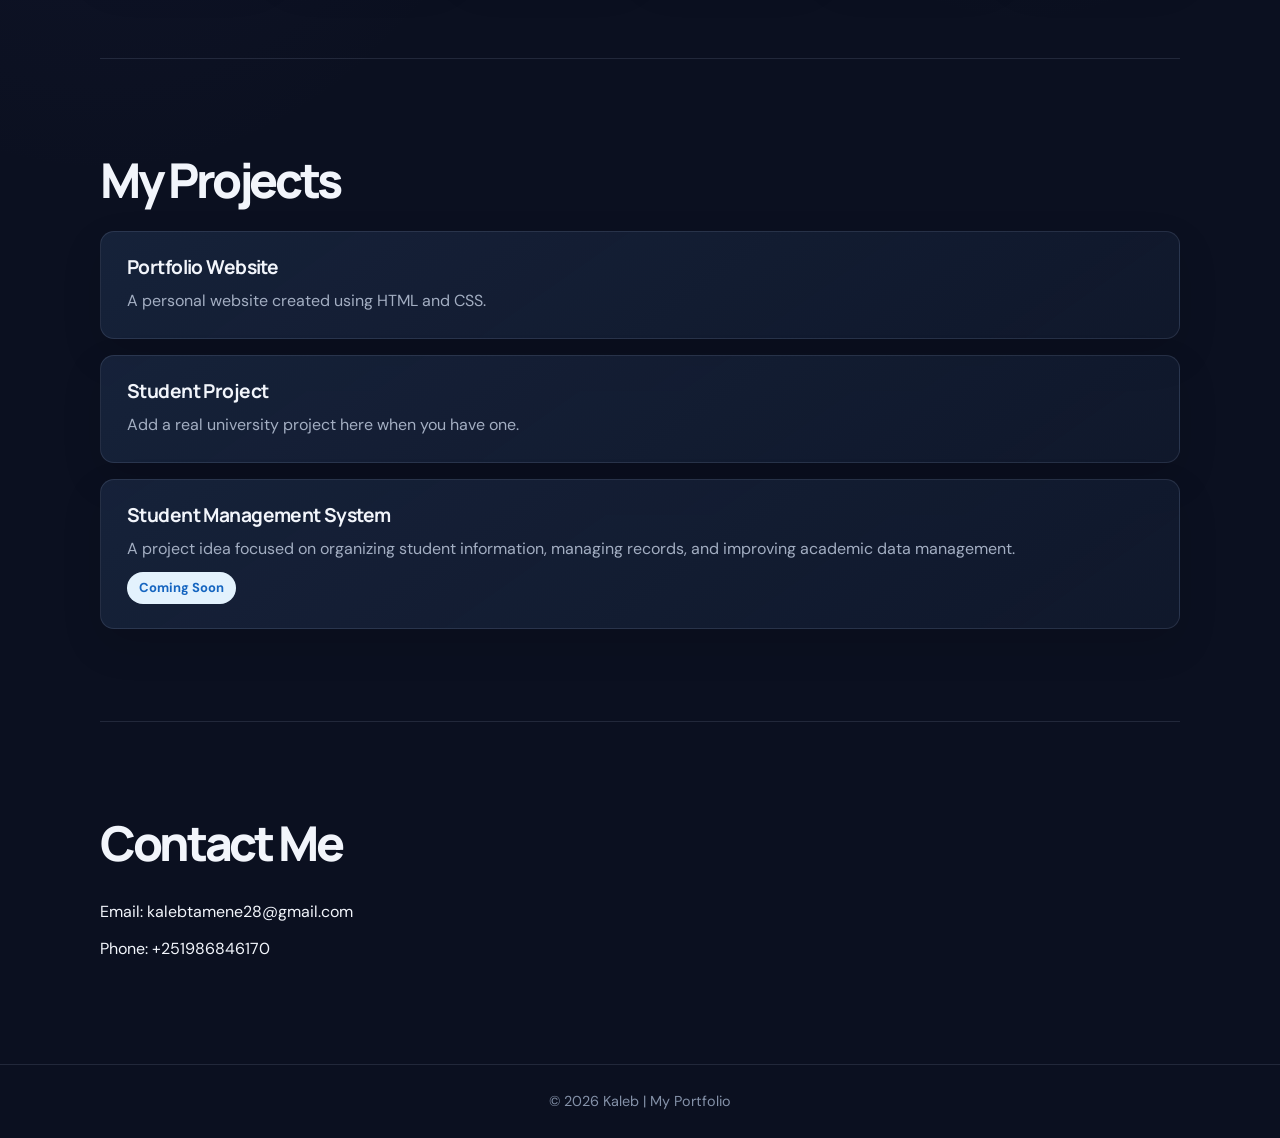
==== commit f03d58e5: "Enhance about section" ====
--- a/first.html
+++ b/first.html
@@ -41,10 +41,20 @@
 
   <section id="about">
    <h2>Discover More About Me</h2>
-    <p>
-      I am a Software Engineering student passionate about programming,
-      technology, problem-solving, and creating innovative digital solutions.
-    </p>
+   <p>
+  I am a Software Engineering student passionate about programming,
+  technology, and problem-solving.
+</p>
+
+<p>
+  My goal is to transform creative ideas into practical software
+  solutions while continuously improving my technical skills.
+</p>
+
+<p>
+  I believe that every line of code is an opportunity to learn,
+  innovate, and make a difference.
+</p>
   </section>
 
   <section id="skills">
